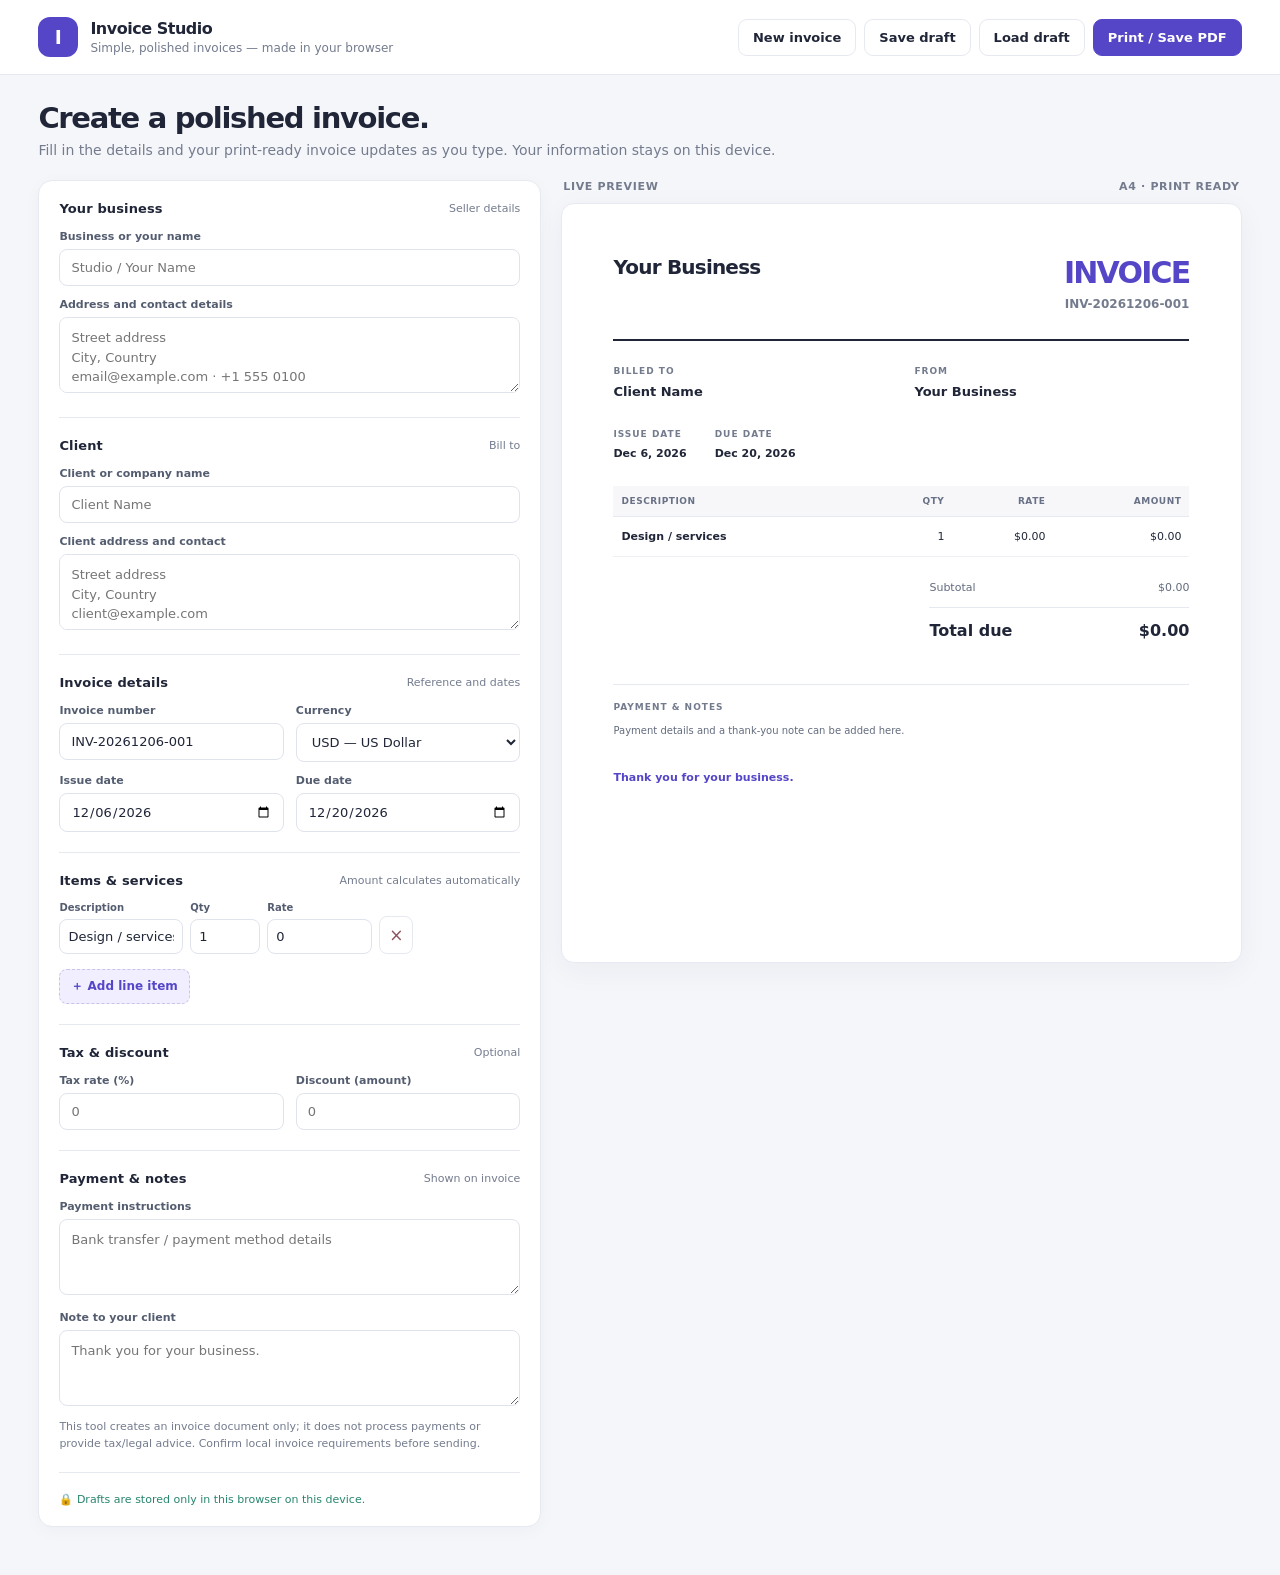
==== invoice.html @ 28bd1ad4 "Add polished browser-based invoice MVP" ====
<!DOCTYPE html>
<html lang="en">
<head>
  <meta charset="UTF-8">
  <meta name="viewport" content="width=device-width, initial-scale=1">
  <meta name="theme-color" content="#f6f7fb">
  <meta name="description" content="Create, customize, save and print professional invoices. Free, private, and runs in your browser.">
  <title>Invoice Studio — Pixel Studio</title>
  <style>
    :root {
      color-scheme: light;
      --page: #f5f6fa;
      --surface: #fff;
      --ink: #202638;
      --muted: #737b8d;
      --line: #e6e9f0;
      --accent: #5546c7;
      --accent-dark: #4335ad;
      --soft: #f1efff;
      --good: #27866d;
      font-family: Inter, ui-sans-serif, system-ui, -apple-system, BlinkMacSystemFont, "Segoe UI", sans-serif;
    }
    * { box-sizing: border-box; }
    body { margin: 0; min-height: 100vh; background: var(--page); color: var(--ink); }
    button, input, textarea, select { font: inherit; }
    button { cursor: pointer; }
    .topbar { background: var(--surface); border-bottom: 1px solid var(--line); }
    .topbar-inner { max-width: 1440px; margin: auto; padding: 17px clamp(16px, 3vw, 40px); display: flex; justify-content: space-between; align-items: center; gap: 20px; }
    .brand { display: flex; gap: 12px; align-items: center; }
    .brand-mark { width: 40px; height: 40px; display: grid; place-items: center; color: white; background: var(--accent); border-radius: 12px; font-size: 19px; font-weight: 800; }
    .brand h1 { margin: 0; font-size: 16px; letter-spacing: -.03em; }
    .brand p { margin: 3px 0 0; color: var(--muted); font-size: 12px; }
    .top-actions { display: flex; flex-wrap: wrap; gap: 8px; justify-content: flex-end; }
    .btn { border: 1px solid var(--line); background: white; color: var(--ink); border-radius: 9px; padding: 10px 14px; font-weight: 650; font-size: 13px; transition: .15s ease; }
    .btn:hover { border-color: #c7c1ed; background: #faf9ff; }
    .btn.primary { color: #fff; background: var(--accent); border-color: var(--accent); }
    .btn.primary:hover { background: var(--accent-dark); }
    .btn.subtle { background: transparent; }
    .app { max-width: 1440px; margin: auto; padding: 26px clamp(16px, 3vw, 40px) 48px; }
    .intro { margin-bottom: 22px; }
    .intro h2 { margin: 0; font-size: clamp(22px, 3vw, 29px); letter-spacing: -.045em; }
    .intro p { color: var(--muted); margin: 7px 0 0; font-size: 14px; }
    .workspace { display: grid; grid-template-columns: minmax(320px, .85fr) minmax(480px, 1.15fr); gap: 20px; align-items: start; }
    .panel { background: var(--surface); border: 1px solid var(--line); border-radius: 14px; box-shadow: 0 4px 18px #252c3b08; }
    .editor { padding: 20px; }
    .section { padding: 0 0 20px; margin-bottom: 20px; border-bottom: 1px solid var(--line); }
    .section:last-of-type { border: 0; margin-bottom: 0; padding-bottom: 0; }
    .section-head { display: flex; align-items: center; justify-content: space-between; gap: 12px; margin-bottom: 14px; }
    .section-head h3 { margin: 0; font-size: 13px; letter-spacing: .01em; }
    .section-head span { color: var(--muted); font-size: 11px; }
    .grid { display: grid; grid-template-columns: 1fr 1fr; gap: 12px; }
    .field { min-width: 0; }
    .field.full { grid-column: 1 / -1; }
    label { display: block; margin-bottom: 6px; color: #545d70; font-size: 11px; font-weight: 650; }
    input, textarea, select { width: 100%; color: var(--ink); background: white; border: 1px solid #dfe3eb; border-radius: 8px; padding: 10px 11px; font-size: 13px; }
    input:focus, textarea:focus, select:focus { outline: 2px solid #d7d1ff; border-color: var(--accent); }
    textarea { min-height: 76px; resize: vertical; line-height: 1.5; }
    .line-item { display: grid; grid-template-columns: minmax(110px, 1fr) 70px 105px 100px 34px; gap: 7px; align-items: end; margin: 10px 0; }
    .line-item label { font-size: 10px; }
    .line-item input { padding: 9px 8px; }
    .remove-item { height: 38px; width: 34px; padding: 0; border: 1px solid var(--line); border-radius: 8px; color: #8a5260; background: #fff; font-size: 17px; }
    .remove-item:hover { background: #fff3f4; border-color: #edc8ce; }
    .add-item { margin-top: 5px; padding: 8px 11px; border: 1px dashed #c9c4e7; border-radius: 8px; color: var(--accent); background: var(--soft); font-size: 12px; font-weight: 700; }
    .hint { margin: 9px 0 0; color: var(--muted); font-size: 11px; line-height: 1.5; }
    .preview-wrap { position: sticky; top: 18px; }
    .preview-label { display: flex; justify-content: space-between; align-items: center; padding: 0 2px 10px; color: var(--muted); font-size: 11px; font-weight: 700; letter-spacing: .06em; text-transform: uppercase; }
    .paper { background: white; padding: clamp(24px, 4vw, 52px); min-height: 760px; border: 1px solid var(--line); border-radius: 13px; box-shadow: 0 8px 30px #222a3d0c; }
    .invoice-top { display: flex; justify-content: space-between; gap: 25px; padding-bottom: 28px; border-bottom: 2px solid var(--ink); }
    .company-name { font-size: 20px; font-weight: 800; letter-spacing: -.04em; overflow-wrap: anywhere; }
    .company-info { color: var(--muted); font-size: 11px; line-height: 1.7; white-space: pre-line; margin-top: 8px; }
    .invoice-title { text-align: right; }
    .invoice-title h2 { margin: 0 0 7px; color: var(--accent); font-size: 30px; letter-spacing: -.06em; }
    .invoice-number { color: var(--muted); font-size: 12px; font-weight: 650; }
    .invoice-parties { display: grid; grid-template-columns: 1fr 1fr; gap: 26px; padding: 25px 0; }
    .eyebrow { color: var(--muted); text-transform: uppercase; font-size: 9px; font-weight: 800; letter-spacing: .11em; margin-bottom: 8px; }
    .party-name { font-size: 13px; font-weight: 750; margin-bottom: 5px; overflow-wrap: anywhere; }
    .party-info { color: #626b7d; font-size: 11px; line-height: 1.65; white-space: pre-line; overflow-wrap: anywhere; }
    .invoice-dates { display: flex; gap: 28px; margin-bottom: 26px; }
    .date-block strong { display: block; font-size: 11px; margin-top: 5px; }
    .table-wrap { width: 100%; overflow-x: auto; }
    .invoice-table { width: 100%; border-collapse: collapse; font-size: 11px; }
    .invoice-table th { padding: 10px 8px; text-align: right; color: #687185; background: #f7f7fa; border-bottom: 1px solid var(--line); font-size: 9px; letter-spacing: .06em; text-transform: uppercase; }
    .invoice-table th:first-child, .invoice-table td:first-child { text-align: left; }
    .invoice-table td { padding: 13px 8px; text-align: right; vertical-align: top; border-bottom: 1px solid #eef0f4; }
    .item-title { color: var(--ink); font-weight: 700; }
    .item-description { color: var(--muted); font-size: 10px; margin-top: 4px; white-space: pre-line; }
    .totals { width: min(260px, 100%); margin: 18px 0 0 auto; }
    .total-row { display: flex; justify-content: space-between; gap: 12px; padding: 6px 0; color: #626b7d; font-size: 11px; }
    .total-row.grand { margin-top: 7px; padding-top: 13px; border-top: 1px solid var(--line); color: var(--ink); font-weight: 800; font-size: 16px; }
    .notes { margin-top: 38px; padding-top: 17px; border-top: 1px solid var(--line); }
    .notes p { color: #626b7d; font-size: 10px; line-height: 1.7; white-space: pre-line; }
    .thanks { margin-top: 32px; color: var(--accent); font-size: 11px; font-weight: 700; }
    .privacy { margin-top: 13px; color: var(--good); font-size: 11px; }
    .toast { position: fixed; right: 18px; bottom: 18px; z-index: 4; padding: 11px 15px; color: white; background: #25263a; border-radius: 9px; opacity: 0; transform: translateY(8px); transition: .2s; pointer-events: none; font-size: 13px; }
    .toast.show { opacity: 1; transform: translateY(0); }
    @media (max-width: 980px) { .workspace { grid-template-columns: 1fr; } .preview-wrap { position: static; } }
    @media (max-width: 600px) {
      .topbar-inner { align-items: flex-start; flex-direction: column; }
      .top-actions { width: 100%; justify-content: flex-start; }
      .editor { padding: 15px; }
      .line-item { grid-template-columns: 1fr 1fr 34px; }
      .line-item .item-description-field { grid-column: 1 / -1; }
      .line-item .item-qty-field, .line-item .item-price-field { grid-row: 2; }
      .line-item .remove-item { grid-column: 3; grid-row: 1; }
      .paper { padding: 22px 16px; min-height: 0; }
      .invoice-top { gap: 12px; }
      .invoice-title h2 { font-size: 24px; }
      .invoice-parties { gap: 14px; }
      .invoice-table { min-width: 410px; }
    }
    @media print {
      @page { size: A4; margin: 14mm; }
      :root { color-scheme: light; }
      body { background: white; }
      .topbar, .intro, .editor, .preview-label, .toast { display: none !important; }
      .app { max-width: none; padding: 0; margin: 0; }
      .workspace { display: block; }
      .preview-wrap { position: static; }
      .paper { border: 0; border-radius: 0; box-shadow: none; padding: 0; min-height: 0; }
      .invoice-top { break-inside: avoid; }
      .invoice-table tr { break-inside: avoid; }
      .invoice-table th { background: #f5f5f5 !important; print-color-adjust: exact; -webkit-print-color-adjust: exact; }
      .totals, .notes { break-inside: avoid; }
    }
  </style>
</head>
<body>
  <div class="topbar">
    <div class="topbar-inner">
      <div class="brand"><div class="brand-mark" aria-hidden="true">I</div><div><h1>Invoice Studio</h1><p>Simple, polished invoices — made in your browser</p></div></div>
      <div class="top-actions">
        <button class="btn" id="newButton" type="button">New invoice</button>
        <button class="btn" id="saveButton" type="button">Save draft</button>
        <button class="btn" id="loadButton" type="button">Load draft</button>
        <button class="btn primary" id="printButton" type="button">Print / Save PDF</button>
      </div>
    </div>
  </div>
  <main class="app">
    <div class="intro"><h2>Create a polished invoice.</h2><p>Fill in the details and your print-ready invoice updates as you type. Your information stays on this device.</p></div>
    <div class="workspace">
      <section class="panel editor" aria-label="Invoice details form">
        <div class="section">
          <div class="section-head"><h3>Your business</h3><span>Seller details</span></div>
          <div class="grid">
            <div class="field full"><label for="fromName">Business or your name</label><input id="fromName" data-bind="fromName" placeholder="Studio / Your Name"></div>
            <div class="field full"><label for="fromDetails">Address and contact details</label><textarea id="fromDetails" data-bind="fromDetails" placeholder="Street address&#10;City, Country&#10;email@example.com · +1 555 0100"></textarea></div>
          </div>
        </div>
        <div class="section">
          <div class="section-head"><h3>Client</h3><span>Bill to</span></div>
          <div class="grid">
            <div class="field full"><label for="toName">Client or company name</label><input id="toName" data-bind="toName" placeholder="Client Name"></div>
            <div class="field full"><label for="toDetails">Client address and contact</label><textarea id="toDetails" data-bind="toDetails" placeholder="Street address&#10;City, Country&#10;client@example.com"></textarea></div>
          </div>
        </div>
        <div class="section">
          <div class="section-head"><h3>Invoice details</h3><span>Reference and dates</span></div>
          <div class="grid">
            <div class="field"><label for="invoiceNumber">Invoice number</label><input id="invoiceNumber" data-bind="invoiceNumber"></div>
            <div class="field"><label for="currency">Currency</label><select id="currency" data-bind="currency"><option value="USD">USD — US Dollar</option><option value="EUR">EUR — Euro</option><option value="GBP">GBP — Pound</option><option value="CAD">CAD — Canadian Dollar</option><option value="AUD">AUD — Australian Dollar</option><option value="INR">INR — Indian Rupee</option><option value="JPY">JPY — Japanese Yen</option><option value="NZD">NZD — New Zealand Dollar</option><option value="CHF">CHF — Swiss Franc</option></select></div>
            <div class="field"><label for="issueDate">Issue date</label><input id="issueDate" type="date" data-bind="issueDate"></div>
            <div class="field"><label for="dueDate">Due date</label><input id="dueDate" type="date" data-bind="dueDate"></div>
          </div>
        </div>
        <div class="section">
          <div class="section-head"><h3>Items & services</h3><span>Amount calculates automatically</span></div>
          <div id="itemsEditor"></div>
          <button class="add-item" id="addItemButton" type="button">＋ Add line item</button>
        </div>
        <div class="section">
          <div class="section-head"><h3>Tax & discount</h3><span>Optional</span></div>
          <div class="grid">
            <div class="field"><label for="taxRate">Tax rate (%)</label><input id="taxRate" type="number" min="0" max="100" step="0.01" data-bind="taxRate" placeholder="0"></div>
            <div class="field"><label for="discount">Discount (amount)</label><input id="discount" type="number" min="0" step="0.01" data-bind="discount" placeholder="0"></div>
          </div>
        </div>
        <div class="section">
          <div class="section-head"><h3>Payment & notes</h3><span>Shown on invoice</span></div>
          <div class="grid">
            <div class="field full"><label for="paymentDetails">Payment instructions</label><textarea id="paymentDetails" data-bind="paymentDetails" placeholder="Bank transfer / payment method details"></textarea></div>
            <div class="field full"><label for="notes">Note to your client</label><textarea id="notes" data-bind="notes" placeholder="Thank you for your business."></textarea></div>
          </div>
          <p class="hint">This tool creates an invoice document only; it does not process payments or provide tax/legal advice. Confirm local invoice requirements before sending.</p>
        </div>
        <div class="privacy">🔒 Drafts are stored only in this browser on this device.</div>
      </section>
      <section class="preview-wrap" aria-label="Live invoice preview">
        <div class="preview-label"><span>Live preview</span><span>A4 · Print ready</span></div>
        <article class="paper" id="invoicePreview">
          <div class="invoice-top">
            <div><div class="company-name" id="previewFromName">Your Business</div><div class="company-info" id="previewFromDetails"></div></div>
            <div class="invoice-title"><h2>INVOICE</h2><div class="invoice-number" id="previewNumber">INV-0001</div></div>
          </div>
          <div class="invoice-parties">
            <div><div class="eyebrow">Billed to</div><div class="party-name" id="previewToName">Client Name</div><div class="party-info" id="previewToDetails"></div></div>
            <div><div class="eyebrow">From</div><div class="party-name" id="previewSellerName">Your Business</div><div class="party-info" id="previewSellerShort"></div></div>
          </div>
          <div class="invoice-dates"><div class="date-block"><div class="eyebrow">Issue date</div><strong id="previewIssueDate">—</strong></div><div class="date-block"><div class="eyebrow">Due date</div><strong id="previewDueDate">—</strong></div></div>
          <div class="table-wrap"><table class="invoice-table"><thead><tr><th>Description</th><th>Qty</th><th>Rate</th><th>Amount</th></tr></thead><tbody id="previewItems"></tbody></table></div>
          <div class="totals" id="previewTotals"></div>
          <div class="notes"><div class="eyebrow">Payment & notes</div><p id="previewNotes">Payment details and a thank-you note can be added here.</p></div>
          <div class="thanks">Thank you for your business.</div>
        </article>
      </section>
    </div>
  </main>
  <div class="toast" id="toast" role="status" aria-live="polite"></div>
  <script>
    (() => {
      const STORAGE_KEY = "pixel-studio-invoice-draft-v1";
      const $ = id => document.getElementById(id);
      const today = new Date();
      const toISODate = date => `${date.getFullYear()}-${String(date.getMonth() + 1).padStart(2, "0")}-${String(date.getDate()).padStart(2, "0")}`;
      let items = [{ description: "Design / services", detail: "", quantity: 1, rate: 0 }];
      let toastTimer;

      function showToast(message) {
        const toast = $("toast");
        toast.textContent = message;
        toast.classList.add("show");
        clearTimeout(toastTimer);
        toastTimer = setTimeout(() => toast.classList.remove("show"), 2200);
      }
      function value(id) { return $(id).value.trim(); }
      function amount(number) {
        const currency = $("currency").value || "USD";
        try { return new Intl.NumberFormat(undefined, { style: "currency", currency }).format(Number(number) || 0); }
        catch { return `${currency} ${(Number(number) || 0).toFixed(2)}`; }
      }
      function displayDate(iso) {
        if (!iso) return "—";
        const date = new Date(`${iso}T12:00:00`);
        return Number.isNaN(date.getTime()) ? "—" : new Intl.DateTimeFormat(undefined, { year: "numeric", month: "short", day: "numeric" }).format(date);
      }
      function setText(id, text) { $(id).textContent = text || ""; }

      function renderItemsEditor() {
        const host = $("itemsEditor");
        host.replaceChildren();
        items.forEach((item, index) => {
          const row = document.createElement("div");
          row.className = "line-item";
          row.innerHTML = `<div class="field item-description-field"><label>Description</label><input data-item="description" aria-label="Item ${index + 1} description" placeholder="Service or product"></div><div class="field item-qty-field"><label>Qty</label><input data-item="quantity" type="number" min="0" step="any" aria-label="Item ${index + 1} quantity"></div><div class="field item-price-field"><label>Rate</label><input data-item="rate" type="number" min="0" step="0.01" aria-label="Item ${index + 1} rate"></div><button class="remove-item" type="button" aria-label="Remove item ${index + 1}">×</button>`;
          const inputs = row.querySelectorAll("input");
          inputs[0].value = item.description;
          inputs[1].value = item.quantity;
          inputs[2].value = item.rate;
          inputs.forEach(input => input.addEventListener("input", () => {
            item[input.dataset.item] = input.dataset.item === "description" ? input.value : Math.max(0, Number(input.value) || 0);
            renderPreview();
          }));
          row.querySelector("button").addEventListener("click", () => {
            if (items.length === 1) { items[0] = { description: "", detail: "", quantity: 1, rate: 0 }; }
            else items.splice(index, 1);
            renderItemsEditor(); renderPreview();
          });
          host.appendChild(row);
        });
      }

      function renderPreview() {
        const seller = value("fromName") || "Your Business";
        setText("previewFromName", seller);
        setText("previewSellerName", seller);
        setText("previewFromDetails", value("fromDetails"));
        setText("previewSellerShort", value("fromDetails"));
        setText("previewToName", value("toName") || "Client Name");
        setText("previewToDetails", value("toDetails"));
        setText("previewNumber", value("invoiceNumber") || "INV-0001");
        setText("previewIssueDate", displayDate(value("issueDate")));
        setText("previewDueDate", displayDate(value("dueDate")));

        const body = $("previewItems");
        body.replaceChildren();
        let subtotal = 0;
        items.forEach(item => {
          const qty = Math.max(0, Number(item.quantity) || 0);
          const rate = Math.max(0, Number(item.rate) || 0);
          const lineTotal = qty * rate;
          subtotal += lineTotal;
          const tr = document.createElement("tr");
          const desc = document.createElement("td");
          desc.style.textAlign = "left";
          const title = document.createElement("div"); title.className = "item-title"; title.textContent = item.description || "Item / service";
          desc.appendChild(title);
          tr.append(desc);
          [String(qty), amount(rate), amount(lineTotal)].forEach(text => { const td = document.createElement("td"); td.textContent = text; tr.appendChild(td); });
          body.appendChild(tr);
        });
        const discount = Math.min(subtotal, Math.max(0, Number($("discount").value) || 0));
        const taxable = Math.max(0, subtotal - discount);
        const tax = taxable * Math.max(0, Number($("taxRate").value) || 0) / 100;
        const total = taxable + tax;
        const totals = $("previewTotals"); totals.replaceChildren();
        const addTotal = (label, val, grand = false) => {
          const row = document.createElement("div"); row.className = "total-row" + (grand ? " grand" : "");
          const name = document.createElement("span"); name.textContent = label;
          const result = document.createElement("span"); result.textContent = amount(val);
          row.append(name, result); totals.appendChild(row);
        };
        addTotal("Subtotal", subtotal);
        if (discount > 0) addTotal("Discount", -discount);
        const taxRate = Math.max(0, Number($("taxRate").value) || 0);
        if (taxRate > 0) addTotal(`Tax (${taxRate}%)`, tax);
        addTotal("Total due", total, true);

        const noteParts = [value("paymentDetails"), value("notes")].filter(Boolean);
        setText("previewNotes", noteParts.join("\n\n") || "Payment details and a thank-you note can be added here.");
      }

      function collectDraft() {
        const fields = {};
        document.querySelectorAll("[data-bind]").forEach(input => fields[input.dataset.bind] = input.value);
        return { fields, items };
      }
      function applyDraft(draft) {
        if (!draft || typeof draft !== "object") throw new Error("Invalid draft");
        if (draft.fields && typeof draft.fields === "object") {
          document.querySelectorAll("[data-bind]").forEach(input => {
            if (typeof draft.fields[input.dataset.bind] === "string") input.value = draft.fields[input.dataset.bind];
          });
        }
        if (Array.isArray(draft.items) && draft.items.length) {
          items = draft.items.slice(0, 100).map(item => ({
            description: String(item.description || ""), detail: "",
            quantity: Math.max(0, Number(item.quantity) || 0), rate: Math.max(0, Number(item.rate) || 0)
          }));
        }
        renderItemsEditor(); renderPreview();
      }

      document.querySelectorAll("[data-bind]").forEach(input => input.addEventListener("input", renderPreview));
      $("addItemButton").addEventListener("click", () => {
        items.push({ description: "", detail: "", quantity: 1, rate: 0 });
        renderItemsEditor(); renderPreview();
        const inputs = $("itemsEditor").querySelectorAll("input[data-item='description']");
        inputs[inputs.length - 1].focus();
      });
      $("saveButton").addEventListener("click", () => {
        try { localStorage.setItem(STORAGE_KEY, JSON.stringify(collectDraft())); showToast("Draft saved on this device"); }
        catch { showToast("Could not save — browser storage may be unavailable"); }
      });
      $("loadButton").addEventListener("click", () => {
        try {
          const saved = localStorage.getItem(STORAGE_KEY);
          if (!saved) return showToast("No saved draft found in this browser");
          applyDraft(JSON.parse(saved)); showToast("Draft loaded");
        } catch { showToast("Could not load the saved draft"); }
      });
      $("newButton").addEventListener("click", () => {
        if (!confirm("Start a new invoice? Unsaved changes on this page will be cleared.")) return;
        document.querySelectorAll("[data-bind]").forEach(input => input.value = "");
        $("currency").value = "USD";
        $("issueDate").value = toISODate(new Date());
        const due = new Date(); due.setDate(due.getDate() + 14);
        $("dueDate").value = toISODate(due);
        $("invoiceNumber").value = `INV-${toISODate(new Date()).replaceAll("-", "")}-001`;
        items = [{ description: "", detail: "", quantity: 1, rate: 0 }];
        $("taxRate").value = ""; $("discount").value = "";
        renderItemsEditor(); renderPreview(); showToast("New invoice ready");
      });
      $("printButton").addEventListener("click", () => window.print());

      const dueDate = new Date(); dueDate.setDate(dueDate.getDate() + 14);
      $("issueDate").value = toISODate(today);
      $("dueDate").value = toISODate(dueDate);
      $("invoiceNumber").value = `INV-${toISODate(today).replaceAll("-", "")}-001`;
      renderItemsEditor(); renderPreview();
      try {
        const saved = localStorage.getItem(STORAGE_KEY);
        if (saved && confirm("A saved invoice draft was found. Load it?")) applyDraft(JSON.parse(saved));
      } catch { /* Continue with a new invoice if storage cannot be read. */ }
    })();
  </script>
</body>
</html>
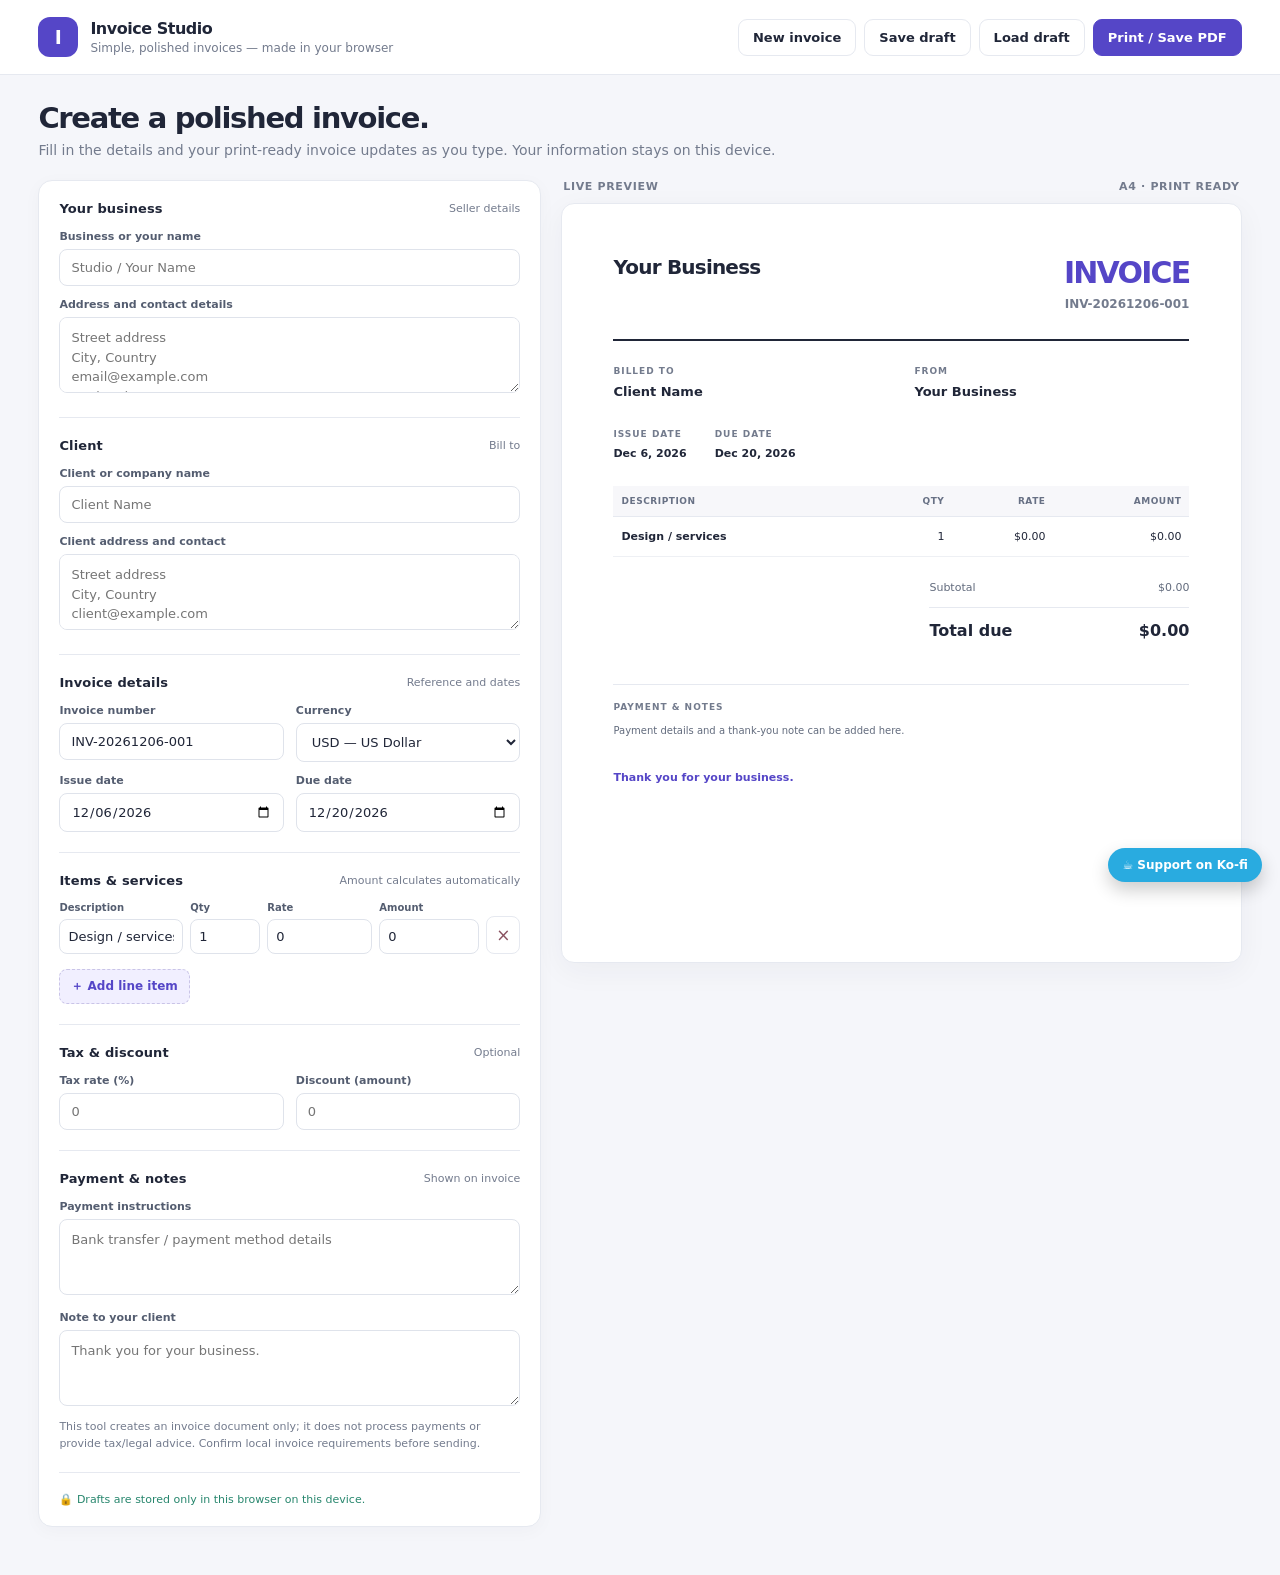
==== commit 31d6fd1f: "Add Ko-fi support link to Invoice Studio" ====
--- a/invoice.html
+++ b/invoice.html
@@ -36,6 +36,24 @@
     .btn.primary { color: #fff; background: var(--accent); border-color: var(--accent); }
     .btn.primary:hover { background: var(--accent-dark); }
     .btn.subtle { background: transparent; }
+    .support-float {
+      position: fixed;
+      right: 18px;
+      bottom: 18px;
+      z-index: 9999;
+      display: inline-flex;
+      align-items: center;
+      gap: 8px;
+      padding: 10px 14px;
+      border-radius: 999px;
+      background: #29abe0;
+      color: #fff;
+      text-decoration: none;
+      font-size: 12px;
+      font-weight: 700;
+      box-shadow: 0 8px 18px rgba(0,0,0,0.2);
+    }
+    .support-float:hover { filter: brightness(1.06); }
     .app { max-width: 1440px; margin: auto; padding: 26px clamp(16px, 3vw, 40px) 48px; }
     .intro { margin-bottom: 22px; }
     .intro h2 { margin: 0; font-size: clamp(22px, 3vw, 29px); letter-spacing: -.045em; }
@@ -91,7 +109,7 @@
     .notes p { color: #626b7d; font-size: 10px; line-height: 1.7; white-space: pre-line; }
     .thanks { margin-top: 32px; color: var(--accent); font-size: 11px; font-weight: 700; }
     .privacy { margin-top: 13px; color: var(--good); font-size: 11px; }
-    .toast { position: fixed; right: 18px; bottom: 18px; z-index: 4; padding: 11px 15px; color: white; background: #25263a; border-radius: 9px; opacity: 0; transform: translateY(8px); transition: .2s; pointer-events: none; font-size: 13px; }
+    .toast { position: fixed; right: 18px; bottom: 18px; z-index: 4; padding: 11px 15px; color: white; background: #25263a; border-radius: 9px; opacity: 0; transform: translateY(8px); transition: .18s ease; }
     .toast.show { opacity: 1; transform: translateY(0); }
     @media (max-width: 980px) { .workspace { grid-template-columns: 1fr; } .preview-wrap { position: static; } }
     @media (max-width: 600px) {
@@ -107,6 +125,7 @@
       .invoice-title h2 { font-size: 24px; }
       .invoice-parties { gap: 14px; }
       .invoice-table { min-width: 410px; }
+      .support-float { right:12px; bottom:12px; font-size:11px; padding:9px 12px; }
     }
     @media print {
       @page { size: A4; margin: 14mm; }
@@ -121,6 +140,7 @@
       .invoice-table tr { break-inside: avoid; }
       .invoice-table th { background: #f5f5f5 !important; print-color-adjust: exact; -webkit-print-color-adjust: exact; }
       .totals, .notes { break-inside: avoid; }
+      .support-float { display: none !important; }
     }
   </style>
 </head>
@@ -144,7 +164,7 @@
           <div class="section-head"><h3>Your business</h3><span>Seller details</span></div>
           <div class="grid">
             <div class="field full"><label for="fromName">Business or your name</label><input id="fromName" data-bind="fromName" placeholder="Studio / Your Name"></div>
-            <div class="field full"><label for="fromDetails">Address and contact details</label><textarea id="fromDetails" data-bind="fromDetails" placeholder="Street address&#10;City, Country&#10;email@example.com · +1 555 0100"></textarea></div>
+            <div class="field full"><label for="fromDetails">Address and contact details</label><textarea id="fromDetails" data-bind="fromDetails" placeholder="Street address&#10;City, Country&#10;email@example.com&#10;+1 (555) 555-1234"></textarea></div>
           </div>
         </div>
         <div class="section">
@@ -158,7 +178,7 @@
           <div class="section-head"><h3>Invoice details</h3><span>Reference and dates</span></div>
           <div class="grid">
             <div class="field"><label for="invoiceNumber">Invoice number</label><input id="invoiceNumber" data-bind="invoiceNumber"></div>
-            <div class="field"><label for="currency">Currency</label><select id="currency" data-bind="currency"><option value="USD">USD — US Dollar</option><option value="EUR">EUR — Euro</option><option value="GBP">GBP — Pound</option><option value="CAD">CAD — Canadian Dollar</option><option value="AUD">AUD — Australian Dollar</option><option value="INR">INR — Indian Rupee</option><option value="JPY">JPY — Japanese Yen</option><option value="NZD">NZD — New Zealand Dollar</option><option value="CHF">CHF — Swiss Franc</option></select></div>
+            <div class="field"><label for="currency">Currency</label><select id="currency" data-bind="currency"><option value="USD">USD — US Dollar</option><option value="EUR">EUR — Euro</option><option value="GBP">GBP — British Pound</option><option value="CAD">CAD — Canadian Dollar</option></select></div>
             <div class="field"><label for="issueDate">Issue date</label><input id="issueDate" type="date" data-bind="issueDate"></div>
             <div class="field"><label for="dueDate">Due date</label><input id="dueDate" type="date" data-bind="dueDate"></div>
           </div>
@@ -205,6 +225,7 @@
       </section>
     </div>
   </main>
+  <a class="support-float" href="https://ko-fi.com/handlevaultofficial" target="_blank" rel="noopener noreferrer">☕ Support on Ko-fi</a>
   <div class="toast" id="toast" role="status" aria-live="polite"></div>
   <script>
     (() => {
@@ -241,11 +262,14 @@
         items.forEach((item, index) => {
           const row = document.createElement("div");
           row.className = "line-item";
-          row.innerHTML = `<div class="field item-description-field"><label>Description</label><input data-item="description" aria-label="Item ${index + 1} description" placeholder="Service or product"></div><div class="field item-qty-field"><label>Qty</label><input data-item="quantity" type="number" min="0" step="any" aria-label="Item ${index + 1} quantity"></div><div class="field item-price-field"><label>Rate</label><input data-item="rate" type="number" min="0" step="0.01" aria-label="Item ${index + 1} rate"></div><button class="remove-item" type="button" aria-label="Remove item ${index + 1}">×</button>`;
+          row.innerHTML = `
+            <div class="field item-description-field"><label>Description</label><input data-item="description" aria-label="Item ${index + 1} description" placeholder="Service or product" value="${item.description || ''}"></div>
+            <div class="field item-qty-field"><label>Qty</label><input type="number" min="0" step="1" data-item="quantity" aria-label="Item ${index + 1} quantity" value="${item.quantity || 0}"></div>
+            <div class="field item-price-field"><label>Rate</label><input type="number" min="0" step="0.01" data-item="rate" aria-label="Item ${index + 1} rate" value="${item.rate || 0}"></div>
+            <div class="field item-amount-field"><label>Amount</label><input value="${(Number(item.quantity) || 0) * (Number(item.rate) || 0)}" readonly aria-label="Item ${index + 1} amount"></div>
+            <button class="remove-item" type="button" aria-label="Remove item ${index + 1}">×</button>
+          `;
           const inputs = row.querySelectorAll("input");
-          inputs[0].value = item.description;
-          inputs[1].value = item.quantity;
-          inputs[2].value = item.rate;
           inputs.forEach(input => input.addEventListener("input", () => {
             item[input.dataset.item] = input.dataset.item === "description" ? input.value : Math.max(0, Number(input.value) || 0);
             renderPreview();
